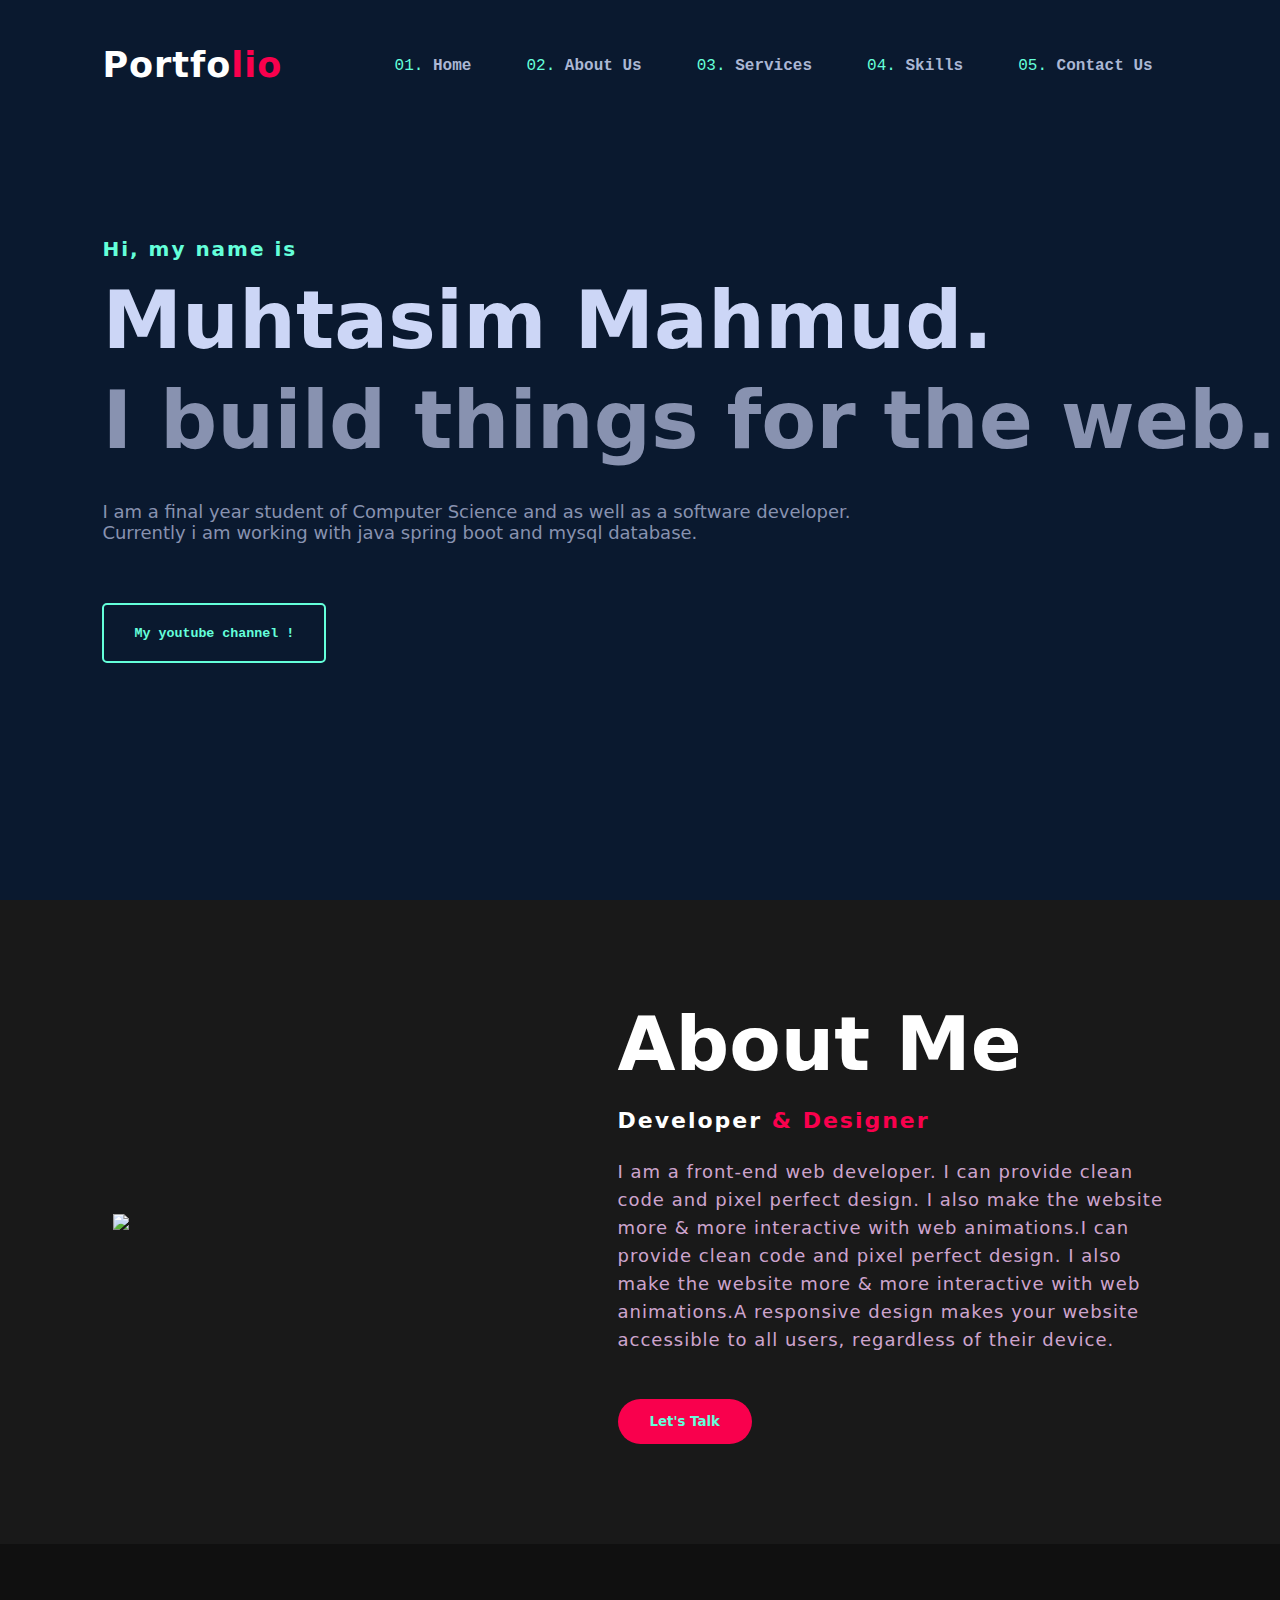
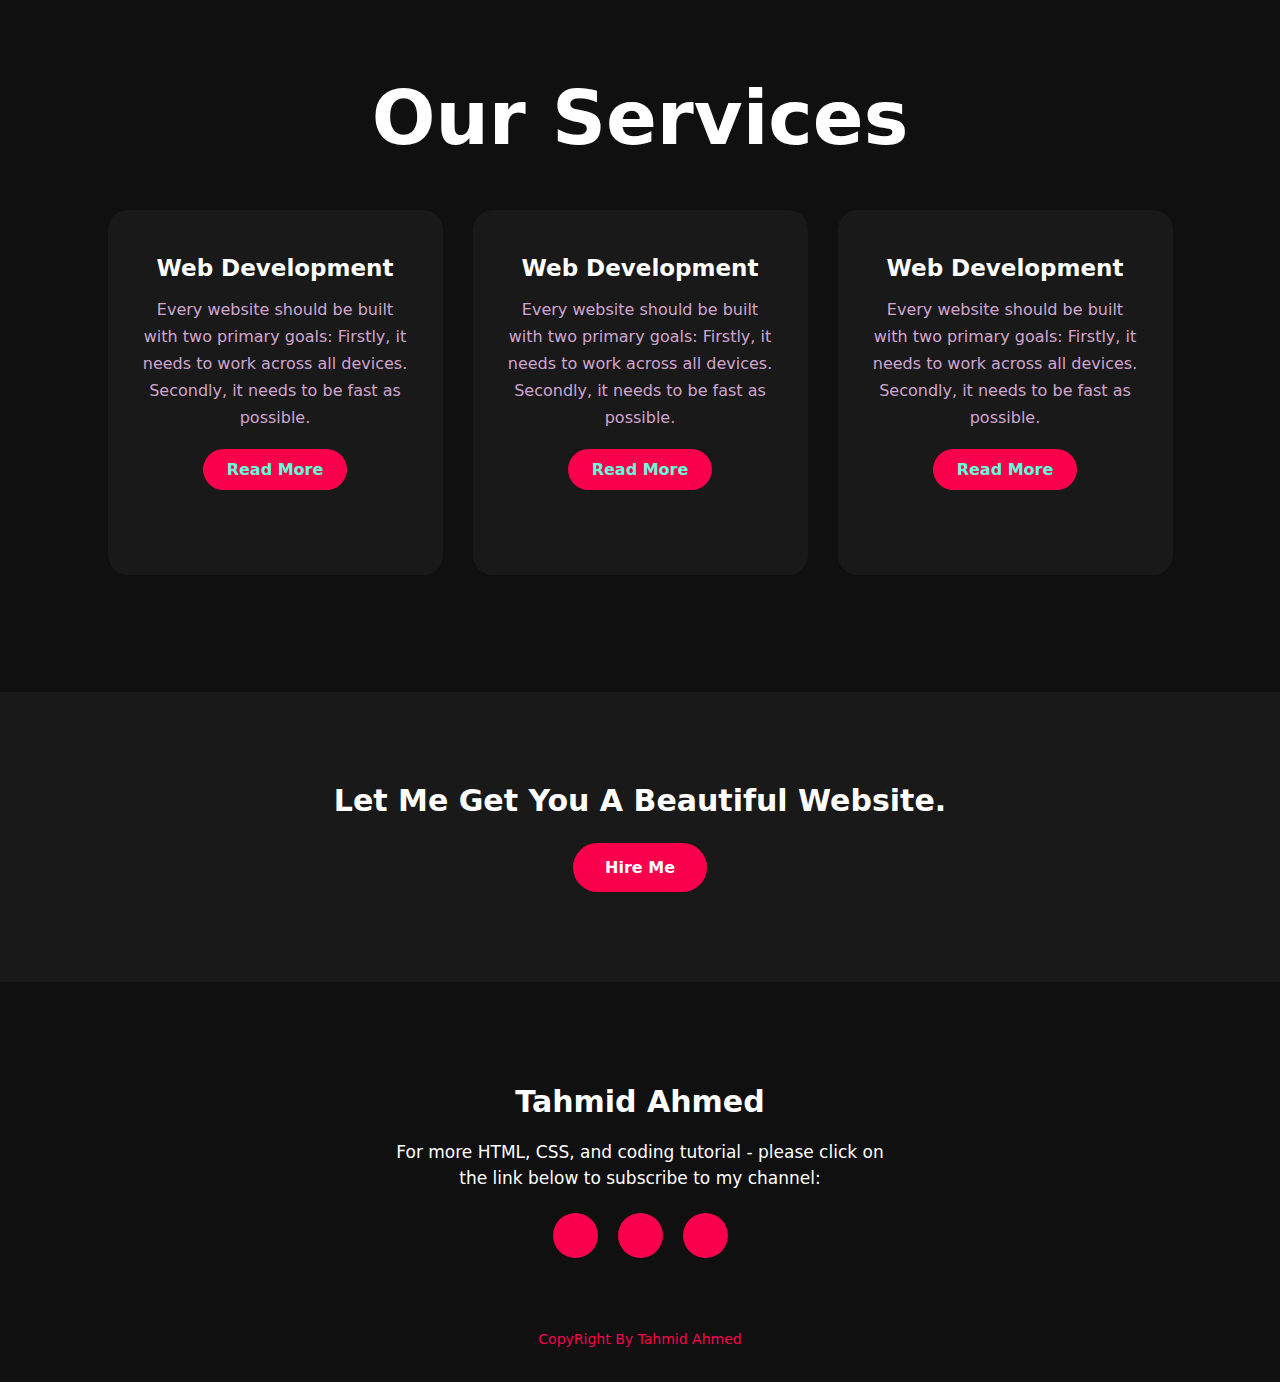
==== index.html @ 72d40ecb "about-margin-fixed" ====
<!DOCTYPE html>
<html>
<head>
	<title>Portfolio website</title>
	<link rel="stylesheet" type="text/css" href="css/style.css">

	<link rel="preconnect" href="https://fonts.gstatic.com">
  <link href="https://fonts.googleapis.com/css2?family=Josefin+Sans:ital,wght@0,100;0,200;0,300;0,400;0,500;0,600;0,700;1,100;1,200;1,300;1,400;1,500;1,600;1,700&display=swap" rel="stylesheet">

  <link rel="stylesheet" href="https://cdnjs.cloudflare.com/ajax/libs/font-awesome/5.15.3/css/all.min.css" integrity="sha512-iBBXm8fW90+nuLcSKlbmrPcLa0OT92xO1BIsZ+ywDWZCvqsWgccV3gFoRBv0z+8dLJgyAHIhR35VZc2oM/gI1w==" crossorigin="anonymous" referrerpolicy="no-referrer" />

</head>
<body>
	<!----start Section---->

	<div class="start">

		<nav>
			<h2 class="logo">Portfo<span>lio</span></h2>
			<ul>
				<li> <span class="num">01. </span> <a href="#"> Home</a></li>
				<li> <span class="num">02. </span> <a href="#"> About Us</a></li>
				<li> <span class="num">03. </span> <a href="#"> Services</a></li>
				<li> <span class="num">04. </span> <a href="#"> Skills</a></li>
				<li> <span class="num">05. </span> <a href="#"> Contact Us</a></li>
			</ul>
		</nav>


		<div class="content">
			<h4>Hi, my name is</h4>
			<h1 class="name">Muhtasim Mahmud.</h1>
			<h1 class="P-for-I">I  build things for the web.</h1>
			
			<div class="paragraph">
				<p> I am a final year student of Computer Science and as well as a software developer.</p>
				<p> Currently i am working with java spring boot and mysql database.</p>
			</div>

			<button> <a href="" style="text-decoration: none; color: #64ffda;"> My youtube channel !</a></button>

		</div>
	</div>

	<!----About section start---->
	<section class="about">
		<div class="main">
			<img src="img/main-img.png">
			<div class="about-text">
				<h2>About Me</h2>
				<h5>Developer <span>& Designer</span></h5>
				<p>I am a front-end web developer. I can provide clean code and pixel perfect design. I also make the website more & more interactive with web animations.I can provide clean code and pixel perfect design. I also make the website more & more interactive with web animations.A responsive design makes your website accessible to all users, regardless of their device.</p>
				<button type="button">Let's Talk</button>
			</div>
		</div>
	</section>

	<!-----service section start----------->
	<div class="service">
		<div class="title">
			<h2>Our Services</h2>
		</div>

		<div class="box">
			<div class="card">
				<i class="fas fa-bars"></i>
				<h5>Web Development</h5>
				<div class="pra">
					<p>Every website should be built with two primary goals: Firstly, it needs to work across all devices. Secondly, it needs to be fast as possible.</p>

					<p style="text-align: center;">
						<a class="button" href="#">Read More</a>
					</p>
				</div>
			</div>

			<div class="card">
				<i class="far fa-user"></i>
				<h5>Web Development</h5>
				<div class="pra">
					<p>Every website should be built with two primary goals: Firstly, it needs to work across all devices. Secondly, it needs to be fast as possible.</p>

					<p style="text-align: center;">
						<a class="button" href="#">Read More</a>
					</p>
				</div>
			</div>

			<div class="card">
				<i class="far fa-bell"></i>
				<h5>Web Development</h5>
				<div class="pra">
					<p>Every website should be built with two primary goals: Firstly, it needs to work across all devices. Secondly, it needs to be fast as possible.</p>

					<p style="text-align: center;">
						<a class="button" href="#">Read More</a>
					</p>
				</div>
			</div>
		</div>
	</div>

	<!------Contact Me------>
	<div class="contact-me">
		<p>Let Me Get You A Beautiful Website.</p>
		<a class="button-two" href="#">Hire Me</a>
	</div>

	<!------footer start--------->
	<footer>
		<p>Tahmid Ahmed</p>
		<p>For more HTML, CSS, and coding tutorial - please click on the link below to subscribe to my channel:</p>
		<div class="social">
			<a href="#"><i class="fab fa-facebook-f"></i></a>
			<a href="#"><i class="fab fa-instagram"></i></a>
			<a href="#"><i class="fab fa-dribbble"></i></a>
		</div>
		<p class="end">CopyRight By Tahmid Ahmed</p>
	</footer>
</body>
</html>
---- css/style.css ----
*{
	padding: 0;
	margin: 0;
	/* font-family: 'Josefin Sans', sans-serif; */
	font-family: "Calibre","Inter","San Francisco","SF Pro Text",-apple-system,system-ui,sans-serif;
	box-sizing: border-box;
}

body{
	background-color: #0a192f !important;
}

.start{
	height: 100vh;
	width: 100%;
}

.num{
	color: #64ffda;
	font-family: "SF Mono","Fira Code","Fira Mono","Roboto Mono",monospace;
}

.start a{
	color: #abb7d4;
	font-family: "SF Mono","Fira Code","Fira Mono","Roboto Mono",monospace;
}

.content h4{
	color: #64ffda;
}

.name{
	color: #ccd6f6 !important;
}

.content h1{
	color: #8892b0;
	line-height: 1;
	font-size: clamp(40px, 8vw, 80px);
	font-weight: 600;
}

.content p{
	font-size: 18px;
	color: #8892b0;
}

.paragraph{
	margin-top: 40px;
	margin-bottom: 40px;
}

.content button{
	margin-top: 20px;
	background-color:#0a192f;
	color: #64ffda !important;
	border: 2px solid transparent;
	padding: 20px 30px;
	border-radius: 5px;
	border: 2px solid #64ffda;
}


/* button:hover{
	background-color: transparent;
	cursor: pointer;
} */













nav{
	display: flex;
	align-items: center;
	justify-content: space-between;
	padding-top: 45px;
	padding-left: 8%;
	padding-right: 8%;
}
.logo{
	color: white;
	font-size: 35px;
	letter-spacing: 1px;
	cursor: pointer;
}
span{
	color: #f9004d;
}
nav ul li{
	list-style-type: none;
	display: inline-block;
	padding: 10px  25px;
}
nav ul li a{
	color: white;
	text-decoration: none;
	font-weight: bold;
	text-transform: capitalize;
}
nav ul li a:hover{
	color: #64ffda;
	transition: .4s;
}
.btn{
	background-color:#f9004d;
	color: white;
	text-decoration: none;
	border: 2px solid transparent;
	font-weight: bold;
	padding: 10px 25px;
	border-radius: 30px;
	transition: transform .4s; 
}
.btn:hover{
	transform: scale(1.2);
}
.content{
	position: absolute;
	top: 50%;
	left:8%;
	transform: translateY(-50%);
}
h1{
	color: white;
	margin: 20px 0px 20px;
	font-size: 75px;
}
h3{
	color: white;
	font-size: 25px;
	margin-bottom: 50px;
}
h4{
	color: #fcfc;
	letter-spacing: 2px;
	font-size: 20px;
}

.about{
	width: 100%;
	padding: 100px 0px;
	background-color: #191919;
}
.about img{
	height: auto;
	width: 430px;
}
.about-text{
	width: 550px;
}
.main{
	width: 1130px;
	max-width: 95%;
	margin: 0 auto;
	display: flex;
	align-items: center;
	justify-content: space-around;
}
.about-text h2{
	color: white;
	font-size: 75px;
	text-transform: capitalize;
	margin-bottom: 20px;
}
.about-text h5{
	color: white;
	letter-spacing: 2px;
	font-size: 22px;
	margin-bottom: 25px;
	text-transform: capitalize;
}
.about-text p{
	color: #fcfc;
	letter-spacing: 1px;
	line-height: 28px;
	font-size: 18px;
	margin-bottom: 45px;
}
button{
	background-color:#f9004d;
	color: #64ffda;
	text-decoration: none;
	border: 2px solid transparent;
	font-weight: bold;
	padding: 13px 30px;
	border-radius: 30px;
	transition: .4s; 
}


.service{
	background: #101010;
	width: 100%;
	padding: 100px 0px;
}
.title h2{
	color: white;
	font-size: 75px;
	width: 1130px;
	margin: 30px auto;
	text-align: center;
}
.box{
	display: flex;
	justify-content: center;
	align-items: center;
	min-height: 400px;
}
.card{
	height: 365px;
	width: 335px;
	padding: 20px 35px;
	background: #191919;
	border-radius: 20px;
	margin: 15px;
	position: relative;
	overflow: hidden;
	text-align: center;
}
.card i{
	font-size: 50px;
	display: block;
	text-align: center;
	margin: 25px 0px;
	color: #f9004d;

}
h5{
	color: white;
	font-size: 23px;
	margin-bottom: 15px;
}
.pra p{
	color: #fcfc;
	font-size: 16px;
	line-height: 27px;
	margin-bottom: 25px;
}
.card .button{
	background-color:#f9004d;
	color: #64ffda;
	text-decoration: none;
	border: 2px solid transparent;
	font-weight: bold;
	padding: 9px 22px;
	border-radius: 30px;
	transition: .4s; 
}
.card .button:hover{
	background-color: transparent;
	border: 2px solid #f9004d;
	cursor: pointer;
}
.contact-me{
	width: 100%;
	height: 290px;
	background: #191919;
	display: flex;
	align-items: center;
	flex-direction: column;
	justify-content: center;
}
.contact-me p{
	color: white;
	font-size: 30px;
	font-weight: bold;
	margin-bottom: 25px;
}
.contact-me .button-two{
	background-color:#f9004d;
	color: white;
	text-decoration: none;
	border: 2px solid transparent;
	font-weight: bold;
	padding: 13px 30px;
	border-radius: 30px;
	transition: .4s; 
}
.contact-me .button-two:hover{
	background-color: transparent;
	border: 2px solid #f9004d;
	cursor: pointer;
}
footer{
	position: relative;
	width: 100%;
	height: 400px;
	background: #101010;
	display: flex;
	flex-direction: column;
	align-items: center;
	justify-content: center;
}
footer p:nth-child(1){
	font-size: 30px;
	color: white;
	margin-bottom: 20px;
	font-weight: bold;
}
footer p:nth-child(2){
	color: white;
	font-size: 17px;
	width: 500px;
	text-align: center;
	line-height: 26px;
}
.social{
	display: flex;
}
.social a{
	width: 45px;
	height: 45px;
	display: flex;
	align-items: center;
	justify-content: center;
	background:  #f9004d;
	border-radius: 50%;
	margin: 22px 10px;
	color: white;
	text-decoration: none;
	font-size: 20px;
}
.social a:hover{
	transform: scale(1.3);
	transition: .3s;
}
.end{
	position: absolute;
	color:#f9004d;
	bottom: 35px;
	font-size: 14px; 
}
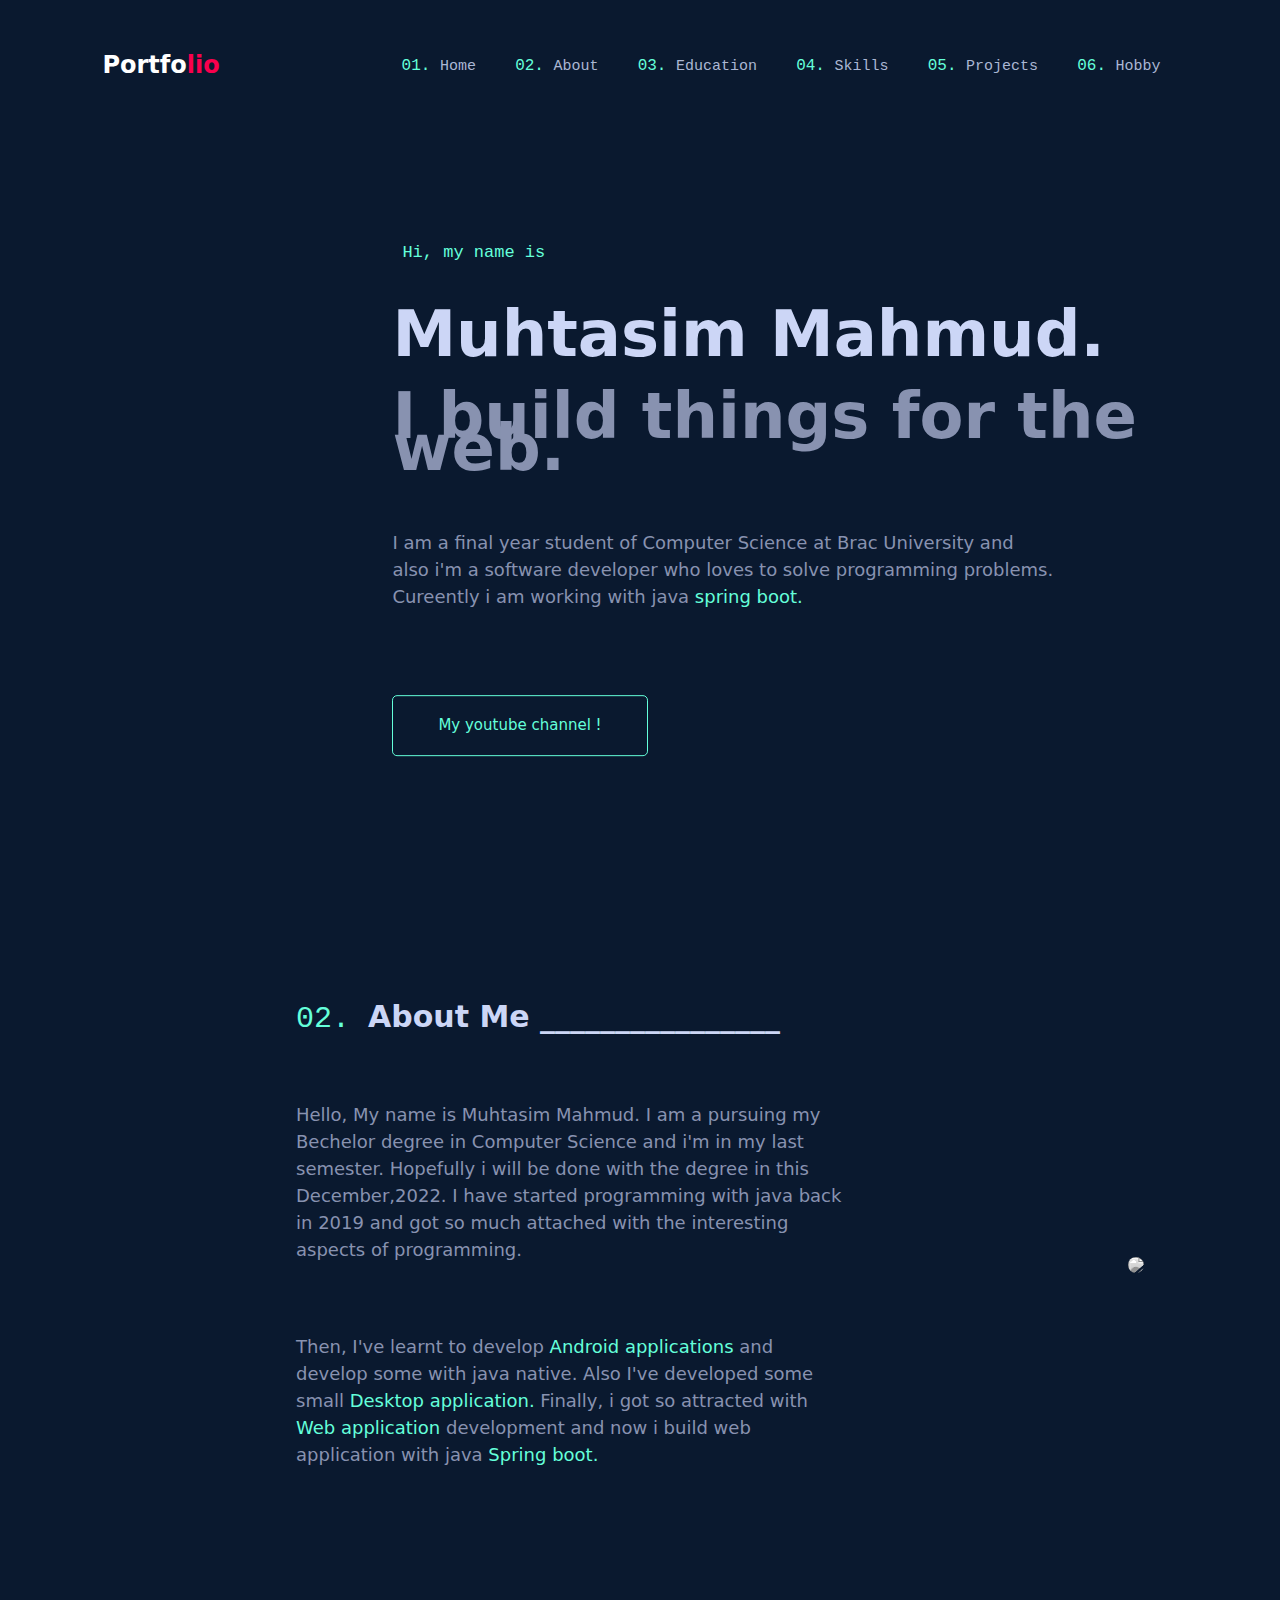
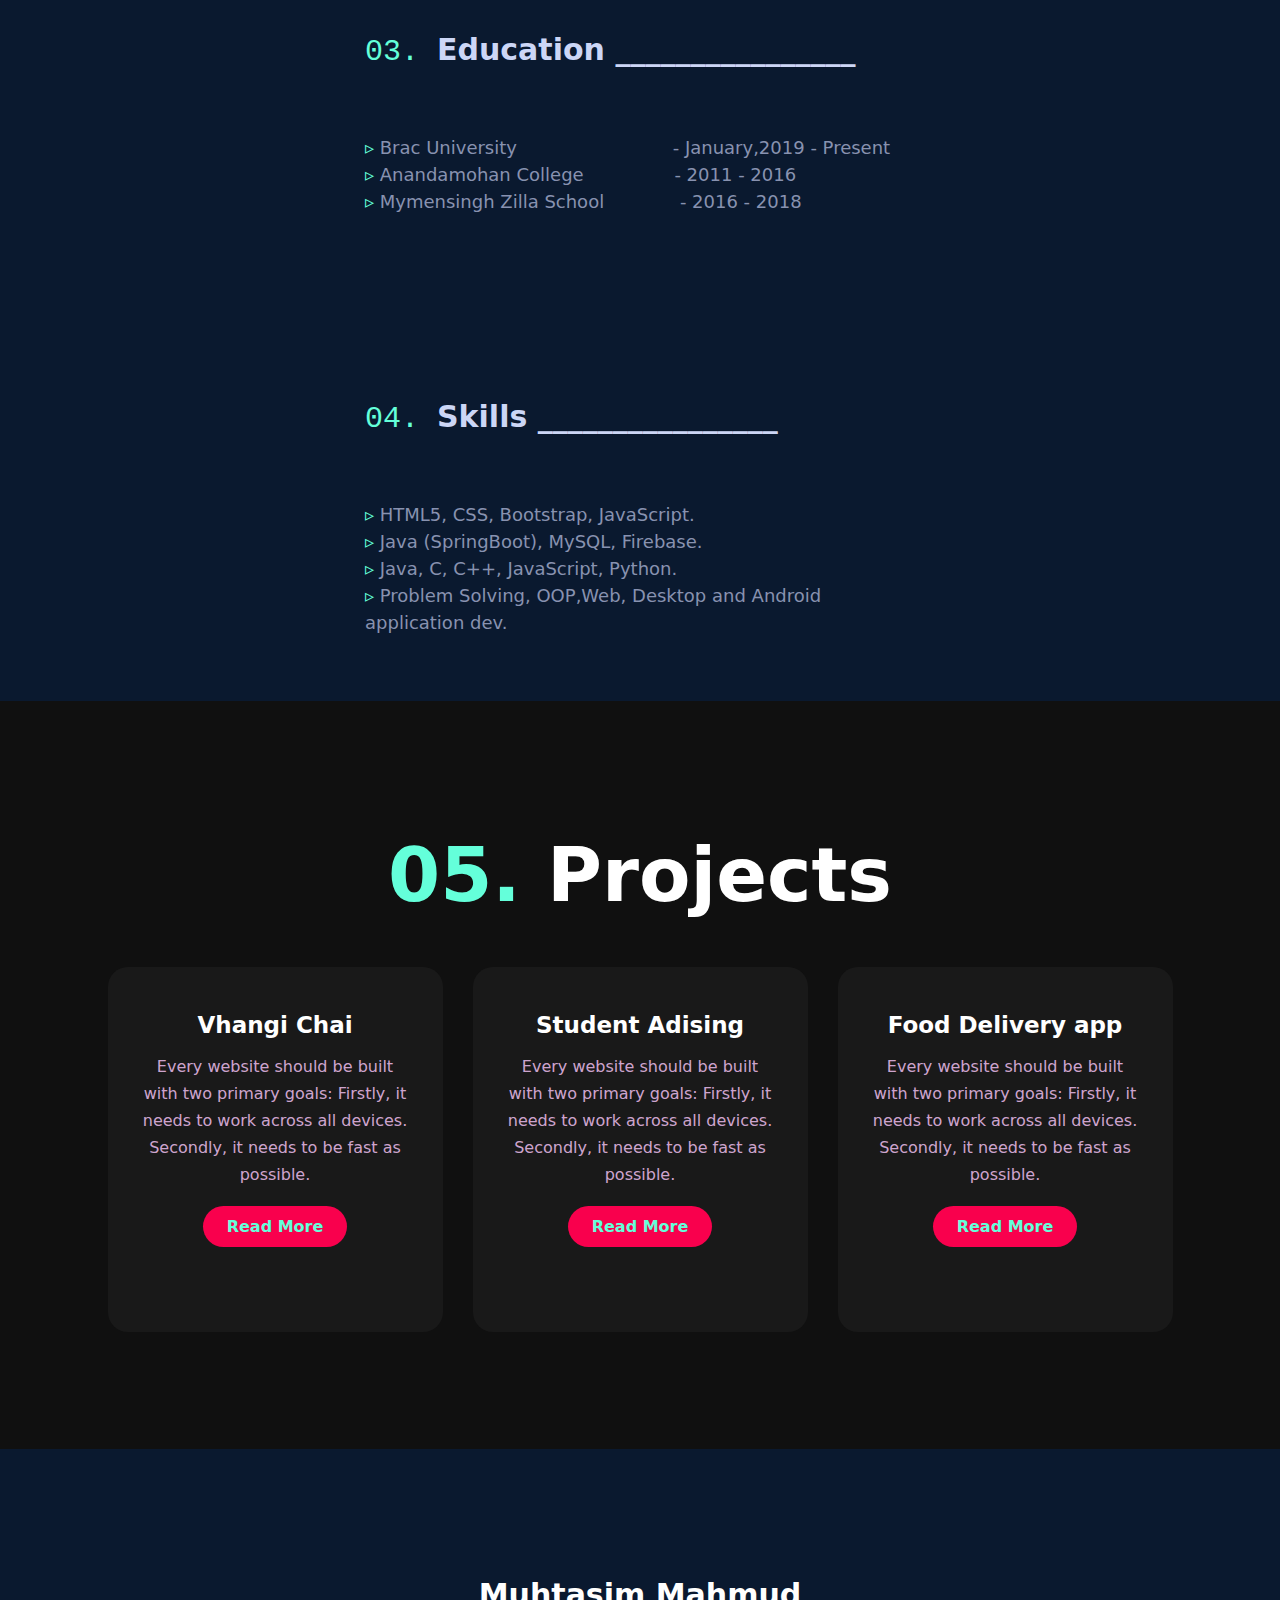
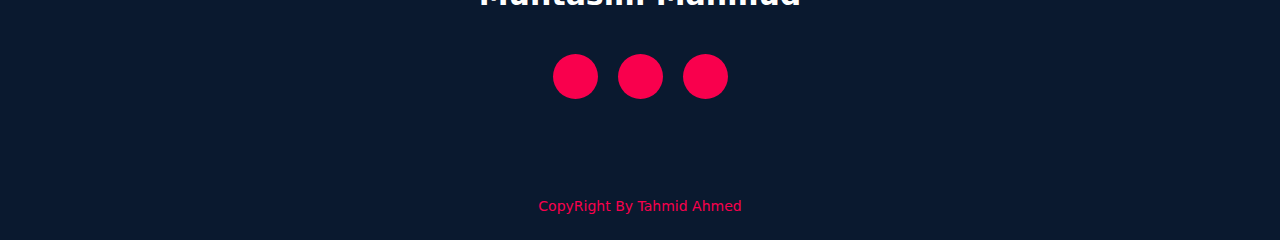
==== commit d47861c4: "almost done" ====
--- a/index.html
+++ b/index.html
@@ -16,25 +16,27 @@
 	<div class="start">
 
 		<nav>
-			<h2 class="logo">Portfo<span>lio</span></h2>
+			<h2 style="color: white;">Portfo<span style="color: #f9004d;">lio</span></h2>
 			<ul>
-				<li> <span class="num">01. </span> <a href="#"> Home</a></li>
-				<li> <span class="num">02. </span> <a href="#"> About Us</a></li>
-				<li> <span class="num">03. </span> <a href="#"> Services</a></li>
-				<li> <span class="num">04. </span> <a href="#"> Skills</a></li>
-				<li> <span class="num">05. </span> <a href="#"> Contact Us</a></li>
+				<li> <span class="num">01. </span> <a href="#Home_section"> Home</a></li>
+				<li> <span class="num">02. </span> <a href="#About_section"> About</a></li>
+				<li> <span class="num">03. </span> <a href="#Education_section"> Education</a></li>
+				<li> <span class="num">04. </span> <a href="#Skill_section"> Skills</a></li>
+				<li> <span class="num">05. </span> <a href="#Project_section"> Projects</a></li>
+				<li> <span class="num">06. </span> <a href="#"> Hobby</a></li>  <!--Eikhane onno page er link diboe. hoddy page banaya ota dibe. oikhane table use korbo-->
 			</ul>
 		</nav>
 
 
-		<div class="content">
+		<div class="content" id="Home_section">
 			<h4>Hi, my name is</h4>
-			<h1 class="name">Muhtasim Mahmud.</h1>
-			<h1 class="P-for-I">I  build things for the web.</h1>
+			<h3 class="name">Muhtasim Mahmud.</h3>
+			<h3>I  build things for the web.</h3>
 			
 			<div class="paragraph">
-				<p> I am a final year student of Computer Science and as well as a software developer.</p>
-				<p> Currently i am working with java spring boot and mysql database.</p>
+				<p> I am a final year student of Computer Science at Brac University and </p>
+				<p> also i'm a software developer who loves to solve programming problems.</p>
+				<p> Cureently i am working with java <span class="spacial-color">spring boot.</span></p>
 			</div>
 
 			<button> <a href="" style="text-decoration: none; color: #64ffda;"> My youtube channel !</a></button>
@@ -42,29 +44,90 @@
 		</div>
 	</div>
 
+
+
 	<!----About section start---->
-	<section class="about">
+	<section class="about" id="About_section">
+
 		<div class="main">
-			<img src="img/main-img.png">
+			
 			<div class="about-text">
-				<h2>About Me</h2>
-				<h5>Developer <span>& Designer</span></h5>
-				<p>I am a front-end web developer. I can provide clean code and pixel perfect design. I also make the website more & more interactive with web animations.I can provide clean code and pixel perfect design. I also make the website more & more interactive with web animations.A responsive design makes your website accessible to all users, regardless of their device.</p>
-				<button type="button">Let's Talk</button>
+				<h4> <span class="num" id="abt-num">02. </span> About Me ________________</h4>
+				<div class="paragraph" id="abt-paragraph">
+					<p style="margin-bottom: 70px;"> Hello, My name is Muhtasim Mahmud. I am a pursuing my Bechelor degree in Computer Science and i'm in my last semester. Hopefully i will be done
+						with the degree in this December,2022. I have started programming with java back in 2019 and got so much attached with the interesting aspects of programming. 
+					</p>
+					<p style="margin-top: 25px;"> Then, I've learnt to develop <span class="spacial-color"> Android applications</span> and develop some with java native. Also I've developed some small <span class="spacial-color"> Desktop application.</span> 
+						Finally, i got so attracted with <span class="spacial-color"> Web application</span> development and now i build web application with java <span class="spacial-color"> Spring boot. </span>
+					</p>	
+					
+				</div>
+			</div>
+
+			<div class="about-img">
+				<img src="images/mahmud2.jpg">
 			</div>
 		</div>
+
 	</section>
 
-	<!-----service section start----------->
+	<!-- Education section start -->
+
+	<section class="Education" id="Education_section">
+		
+		<div class="main">
+			
+			<div class="about-text">
+				<h4> <span class="num" id="abt-num">03. </span> Education ________________</h4>
+				<div class="paragraph" id="abt-paragraph">
+					
+					<p><span class="spacial-color"> ▹ </span>Brac University         <span style="margin-left: 150px;"> - January,2019 - Present</span>  </p>
+					<p><span class="spacial-color"> ▹ </span>Anandamohan College     <span style="margin-left:  85px;"> - 2011 - 2016</span> </p>
+					<p><span class="spacial-color"> ▹ </span>Mymensingh Zilla School <span style="margin-left:  70px;"> - 2016 - 2018</span> </p>
+					</p>
+				</div>
+			</div>
+
+		</div>
+
+	</section>
+
+
+	<!-- Skill section start -->
+
+	<section class="skill" id="Skill_section">
+		
+		<div class="main">
+			
+			<div class="about-text">
+				<h4> <span class="num" id="abt-num">04. </span> Skills ________________</h4>
+				<div class="paragraph" id="abt-paragraph">
+					
+					<p><span class="spacial-color"> ▹ </span>HTML5, CSS, Bootstrap, JavaScript.</p>
+					<p><span class="spacial-color"> ▹ </span>Java (SpringBoot),  MySQL, Firebase.</p>
+					<p><span class="spacial-color"> ▹ </span>Java, C, C++,  JavaScript, Python.</p>
+					<p><span class="spacial-color"> ▹ </span>Problem Solving, OOP,Web, Desktop and Android application dev.
+					</p>
+				</div>
+			</div>
+
+		</div>
+
+	</section>
+
+
+
+
+	<!-----Project section start----------->
 	<div class="service">
 		<div class="title">
-			<h2>Our Services</h2>
+			<h2><span class="spacial-color">05. </span>  Projects</h2>
 		</div>
 
 		<div class="box">
 			<div class="card">
 				<i class="fas fa-bars"></i>
-				<h5>Web Development</h5>
+				<h5>Vhangi Chai</h5>
 				<div class="pra">
 					<p>Every website should be built with two primary goals: Firstly, it needs to work across all devices. Secondly, it needs to be fast as possible.</p>
 
@@ -76,7 +139,7 @@
 
 			<div class="card">
 				<i class="far fa-user"></i>
-				<h5>Web Development</h5>
+				<h5>Student Adising</h5>
 				<div class="pra">
 					<p>Every website should be built with two primary goals: Firstly, it needs to work across all devices. Secondly, it needs to be fast as possible.</p>
 
@@ -88,7 +151,7 @@
 
 			<div class="card">
 				<i class="far fa-bell"></i>
-				<h5>Web Development</h5>
+				<h5>Food Delivery app</h5>
 				<div class="pra">
 					<p>Every website should be built with two primary goals: Firstly, it needs to work across all devices. Secondly, it needs to be fast as possible.</p>
 
@@ -100,16 +163,10 @@
 		</div>
 	</div>
 
-	<!------Contact Me------>
-	<div class="contact-me">
-		<p>Let Me Get You A Beautiful Website.</p>
-		<a class="button-two" href="#">Hire Me</a>
-	</div>
 
 	<!------footer start--------->
 	<footer>
-		<p>Tahmid Ahmed</p>
-		<p>For more HTML, CSS, and coding tutorial - please click on the link below to subscribe to my channel:</p>
+		<p>Muhtasim Mahmud</p>
 		<div class="social">
 			<a href="#"><i class="fab fa-facebook-f"></i></a>
 			<a href="#"><i class="fab fa-instagram"></i></a>
--- a/css/style.css
+++ b/css/style.css
@@ -15,68 +15,12 @@
 	width: 100%;
 }
 
-.num{
-	color: #64ffda;
-	font-family: "SF Mono","Fira Code","Fira Mono","Roboto Mono",monospace;
-}
-
-.start a{
-	color: #abb7d4;
-	font-family: "SF Mono","Fira Code","Fira Mono","Roboto Mono",monospace;
-}
-
-.content h4{
-	color: #64ffda;
-}
-
-.name{
-	color: #ccd6f6 !important;
-}
-
-.content h1{
-	color: #8892b0;
-	line-height: 1;
-	font-size: clamp(40px, 8vw, 80px);
-	font-weight: 600;
-}
-
-.content p{
-	font-size: 18px;
-	color: #8892b0;
-}
-
-.paragraph{
-	margin-top: 40px;
-	margin-bottom: 40px;
-}
-
-.content button{
-	margin-top: 20px;
-	background-color:#0a192f;
-	color: #64ffda !important;
-	border: 2px solid transparent;
-	padding: 20px 30px;
-	border-radius: 5px;
-	border: 2px solid #64ffda;
-}
-
-
-/* button:hover{
-	background-color: transparent;
-	cursor: pointer;
-} */
-
-
-
-
-
-
-
-
-
-
-
-
+
+/* Laptop er size onujayi eitar margin-top ar margin-left ta fix korte hobe */
+.content{
+	margin-top: 50px;
+	margin-left: 290px; /*for pc : margin-left: 290; for laptop : 250*/
+}
 
 nav{
 	display: flex;
@@ -86,30 +30,187 @@
 	padding-left: 8%;
 	padding-right: 8%;
 }
-.logo{
+
+nav ul li a{
+	color: #abb7d4;
+	text-decoration: none;
+	font-size: 15px;
+	font-family: "SF Mono","Fira Code","Fira Mono","Roboto Mono",monospace;
+}
+
+nav ul li{
+	list-style-type: none;
+	display: inline-block;
+	padding: 10px  17px;
+}
+
+nav ul li a:hover{
+	color: #64ffda;
+	transition: .4s;
+}
+
+.num{
+	color: #64ffda;
+	font-family: "SF Mono","Fira Code","Fira Mono","Roboto Mono",monospace;
+}
+
+.start .content h3{
+	color: #8892b0;
+	line-height: 0.5;
+	font-size: clamp(30px, 5vw, 65px); /* for pc : clamp(30px, 5vw, 65px);  for laptop : clamp(30px, 5vw, 60px); */
+	font-weight: 650; /* for pc : font-weight : 650;  for laptop : font-weight : 600 */
+	font-family: "Calibre","Inter","San Francisco","SF Pro Text",-apple-system,system-ui,sans-serif !important;
+}
+
+.content h4{
+	color: #64ffda;
+	margin: 0px 0px 55px 10px; /* (top, right , bottom, left)*/
+	font-size: 17px;
+	font-weight: 400;
+	line-height: 1.1;
+	/* font-size: clamp(var(--fz-sm),5vw,var(--fz-md)); */
+	letter-spacing: 0px;
+	font-family: "SF Mono","Fira Code","Fira Mono","Roboto Mono",monospace;
+}
+
+.name{
+	color: #ccd6f6 !important;
+}
+
+.content .paragraph p{
+	font-size: 18px;
+	font-weight: 460;
+}
+
+.paragraph{
+	color: #8892b0;
+	margin-top: 65px;
+	margin-bottom: 65px;
+	font-family: "Calibre","Inter","San Francisco","SF Pro Text",-apple-system,system-ui,sans-serif !important;
+	line-height: 1.5;
+}
+
+.spacial-color{
+	color: #64ffda;
+}
+
+.content button{
+	font-family: "SF Mono","Fira Code","Fira Mono","Roboto Mono",monospace;
+	margin-top: 20px;
+	background-color:#0a192f;
+	color: #64ffda !important;
+	text-decoration: none;
+	padding: 20px 45px;
+	border-radius: 5px;
+	font-size: 15px;
+	border: 1.5px solid #64ffda;
+}
+/* Eikhane start er style sesh hoise */
+
+
+
+/* Eikhane about section er style start hoise */
+.main{
+	width: 1130px;
+	max-width: 95%;
+	margin: 0 auto;
+	display: flex;
+	align-items: center;
+	justify-content: space-around;
+}
+
+.about{
+	width: 100%;
+	padding: 100px 0px;
+	background-color: #0a192f;
+	margin-left: 80px;
+}
+
+.about-text{
+	width: 550px;
+}
+.about img{
+	height: auto;
+	width: 430px;
+	border-radius: 10px;
+	filter: grayscale(100%);
+}
+
+.about img:hover{
+	filter: grayscale(0%);
+}
+
+.about-text h4{
+	margin-bottom: 40px;
+	font-size: 30px;
+	line-height: 1.1;
+	font-weight: 650;
+	color: #ccd6f6;
+	font-family: "Calibre","Inter","San Francisco","SF Pro Text",-apple-system,system-ui,sans-serif !important;
+}
+
+#abt-num{
+	font-weight: 100 !important;
+	font-size: 30px !important;
+	font-family: "SF Mono","Fira Code","Fira Mono","Roboto Mono",monospace;
+}
+
+#abt-paragraph{
+	font-size: 18px;
+	font-weight: 460;
+}
+
+
+/* Eikhan theke skills er style start */
+
+.skill{
+	margin-top: 120px;
+	
+}
+
+
+
+
+/* "▹" */
+
+
+
+
+
+
+
+
+
+
+
+
+
+
+
+
+
+
+
+
+
+
+
+/* .logo{
 	color: white;
 	font-size: 35px;
 	letter-spacing: 1px;
 	cursor: pointer;
-}
-span{
-	color: #f9004d;
-}
-nav ul li{
-	list-style-type: none;
-	display: inline-block;
-	padding: 10px  25px;
-}
-nav ul li a{
-	color: white;
-	text-decoration: none;
-	font-weight: bold;
-	text-transform: capitalize;
-}
-nav ul li a:hover{
-	color: #64ffda;
-	transition: .4s;
-}
+} */
+
+
+
+
+
+
+
+
+
+
 .btn{
 	background-color:#f9004d;
 	color: white;
@@ -139,32 +240,15 @@
 	font-size: 25px;
 	margin-bottom: 50px;
 }
-h4{
+
+/* h4{
 	color: #fcfc;
 	letter-spacing: 2px;
 	font-size: 20px;
-}
-
-.about{
-	width: 100%;
-	padding: 100px 0px;
-	background-color: #191919;
-}
-.about img{
-	height: auto;
-	width: 430px;
-}
-.about-text{
-	width: 550px;
-}
-.main{
-	width: 1130px;
-	max-width: 95%;
-	margin: 0 auto;
-	display: flex;
-	align-items: center;
-	justify-content: space-around;
-}
+} */
+
+
+
 .about-text h2{
 	color: white;
 	font-size: 75px;
@@ -178,23 +262,15 @@
 	margin-bottom: 25px;
 	text-transform: capitalize;
 }
-.about-text p{
+/* .about-text p{
 	color: #fcfc;
 	letter-spacing: 1px;
 	line-height: 28px;
 	font-size: 18px;
 	margin-bottom: 45px;
-}
-button{
-	background-color:#f9004d;
-	color: #64ffda;
-	text-decoration: none;
-	border: 2px solid transparent;
-	font-weight: bold;
-	padding: 13px 30px;
-	border-radius: 30px;
-	transition: .4s; 
-}
+} */
+
+
 
 
 .service{
@@ -260,41 +336,12 @@
 	border: 2px solid #f9004d;
 	cursor: pointer;
 }
-.contact-me{
-	width: 100%;
-	height: 290px;
-	background: #191919;
-	display: flex;
-	align-items: center;
-	flex-direction: column;
-	justify-content: center;
-}
-.contact-me p{
-	color: white;
-	font-size: 30px;
-	font-weight: bold;
-	margin-bottom: 25px;
-}
-.contact-me .button-two{
-	background-color:#f9004d;
-	color: white;
-	text-decoration: none;
-	border: 2px solid transparent;
-	font-weight: bold;
-	padding: 13px 30px;
-	border-radius: 30px;
-	transition: .4s; 
-}
-.contact-me .button-two:hover{
-	background-color: transparent;
-	border: 2px solid #f9004d;
-	cursor: pointer;
-}
+
 footer{
 	position: relative;
 	width: 100%;
 	height: 400px;
-	background: #101010;
+	/* background: #101010; */
 	display: flex;
 	flex-direction: column;
 	align-items: center;
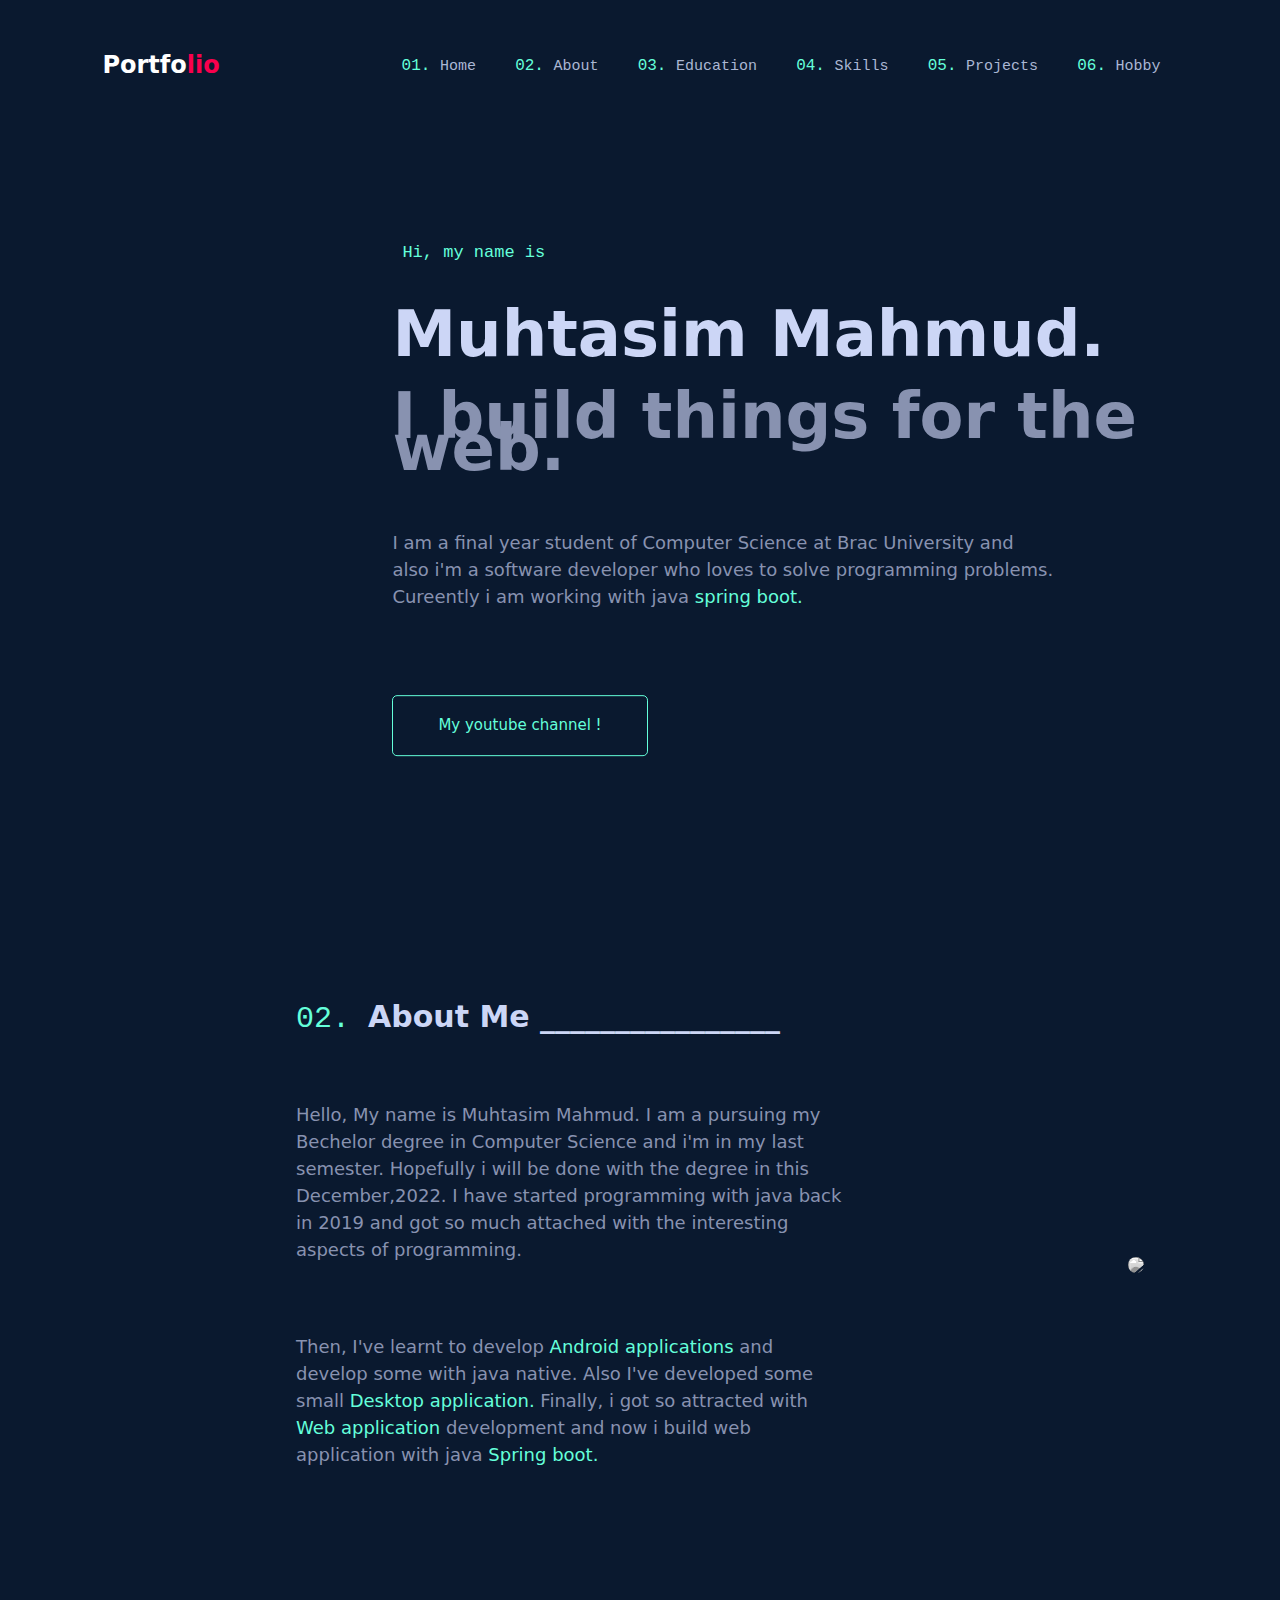
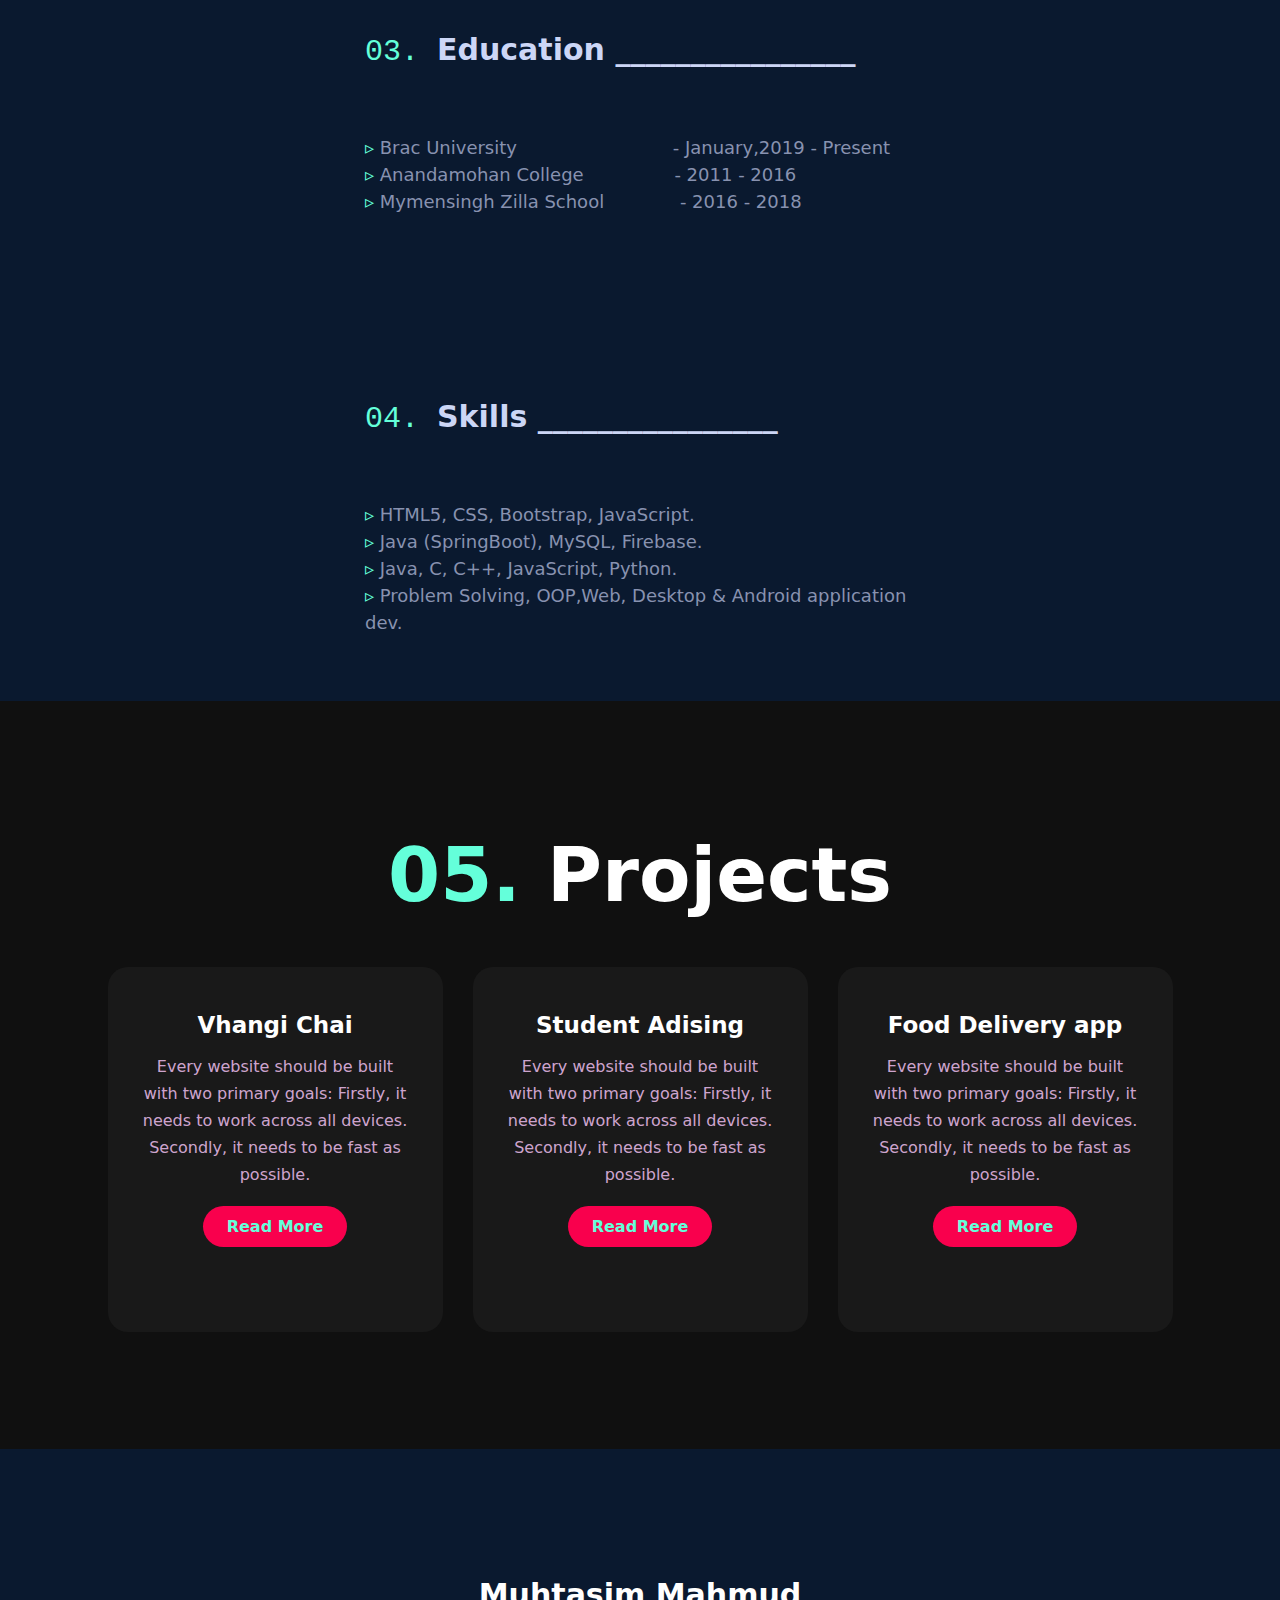
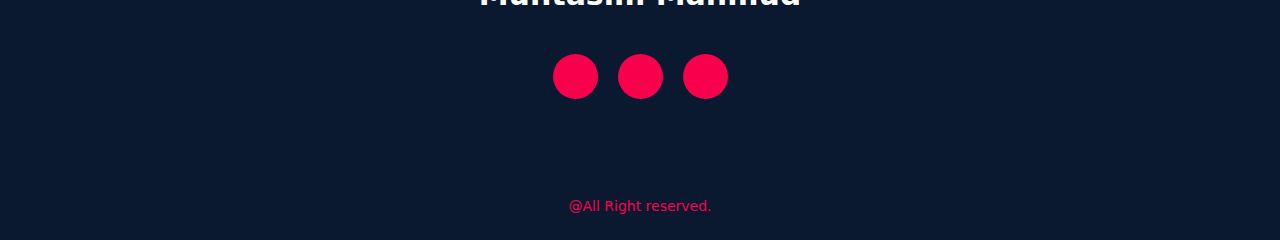
==== commit 5e3ba3de: "updated txt" ====
--- a/index.html
+++ b/index.html
@@ -39,7 +39,7 @@
 				<p> Cureently i am working with java <span class="spacial-color">spring boot.</span></p>
 			</div>
 
-			<button> <a href="" style="text-decoration: none; color: #64ffda;"> My youtube channel !</a></button>
+			<button> <a href="https://www.youtube.com/channel/UCXImluejkEkr8kzeEfMztoQ" target="_blank" style="text-decoration: none; color: #64ffda;"> My youtube channel !</a></button>
 
 		</div>
 	</div>
@@ -81,9 +81,9 @@
 				<h4> <span class="num" id="abt-num">03. </span> Education ________________</h4>
 				<div class="paragraph" id="abt-paragraph">
 					
-					<p><span class="spacial-color"> ▹ </span>Brac University         <span style="margin-left: 150px;"> - January,2019 - Present</span>  </p>
-					<p><span class="spacial-color"> ▹ </span>Anandamohan College     <span style="margin-left:  85px;"> - 2011 - 2016</span> </p>
-					<p><span class="spacial-color"> ▹ </span>Mymensingh Zilla School <span style="margin-left:  70px;"> - 2016 - 2018</span> </p>
+					<p><span class="spacial-color"> ▹  </span> <span class="institution">   <a href="https://www.bracu.ac.bd/"> Brac University        </a> </span> <span style="margin-left: 150px;"> - January,2019 - Present</span>  </p>
+					<p><span class="spacial-color"> ▹  </span> <span class="institution">   <a href="http://anandamohangovtcollege.edu.bd/"> Anandamohan College    </a> </span> <span style="margin-left:  85px;"> - 2011 - 2016</span> </p>
+					<p><span class="spacial-color"> ▹  </span> <span class="institution">   <a href="http://www.mzs.edu.bd/"> Mymensingh Zilla School</a> </span> <span style="margin-left:  70px;"> - 2016 - 2018</span> </p>
 					</p>
 				</div>
 			</div>
@@ -106,7 +106,7 @@
 					<p><span class="spacial-color"> ▹ </span>HTML5, CSS, Bootstrap, JavaScript.</p>
 					<p><span class="spacial-color"> ▹ </span>Java (SpringBoot),  MySQL, Firebase.</p>
 					<p><span class="spacial-color"> ▹ </span>Java, C, C++,  JavaScript, Python.</p>
-					<p><span class="spacial-color"> ▹ </span>Problem Solving, OOP,Web, Desktop and Android application dev.
+					<p><span class="spacial-color"> ▹ </span>Problem Solving, OOP,Web, Desktop & Android application dev.
 					</p>
 				</div>
 			</div>
@@ -168,11 +168,11 @@
 	<footer>
 		<p>Muhtasim Mahmud</p>
 		<div class="social">
-			<a href="#"><i class="fab fa-facebook-f"></i></a>
-			<a href="#"><i class="fab fa-instagram"></i></a>
-			<a href="#"><i class="fab fa-dribbble"></i></a>
+			<a href="https://www.facebook.com/muhtasim.mahmud.54/"><i class="fab fa-facebook-f"></i></a>
+			<a href="https://www.instagram.com/muhtasim_mahmud/"><i class="fab fa-instagram"></i></a>
+			<a href=""> <i class="fab fa-linkedin"></i> </a>
 		</div>
-		<p class="end">CopyRight By Tahmid Ahmed</p>
+		<p class="end">@All Right reserved.</p>
 	</footer>
 </body>
 </html>--- a/css/style.css
+++ b/css/style.css
@@ -160,23 +160,23 @@
 	font-weight: 460;
 }
 
-
-/* Eikhan theke skills er style start */
+/* Eikhan theke education section er style start */
+
+#Education_section a{
+	color: #8892b0;
+	text-decoration: none;
+}
+
+#Education_section a:hover{
+	color: #64ffda;
+}
+
+/* Eikhan theke skills section er style start */
 
 .skill{
 	margin-top: 120px;
 	
 }
-
-
-
-
-/* "▹" */
-
-
-
-
-
 
 
 
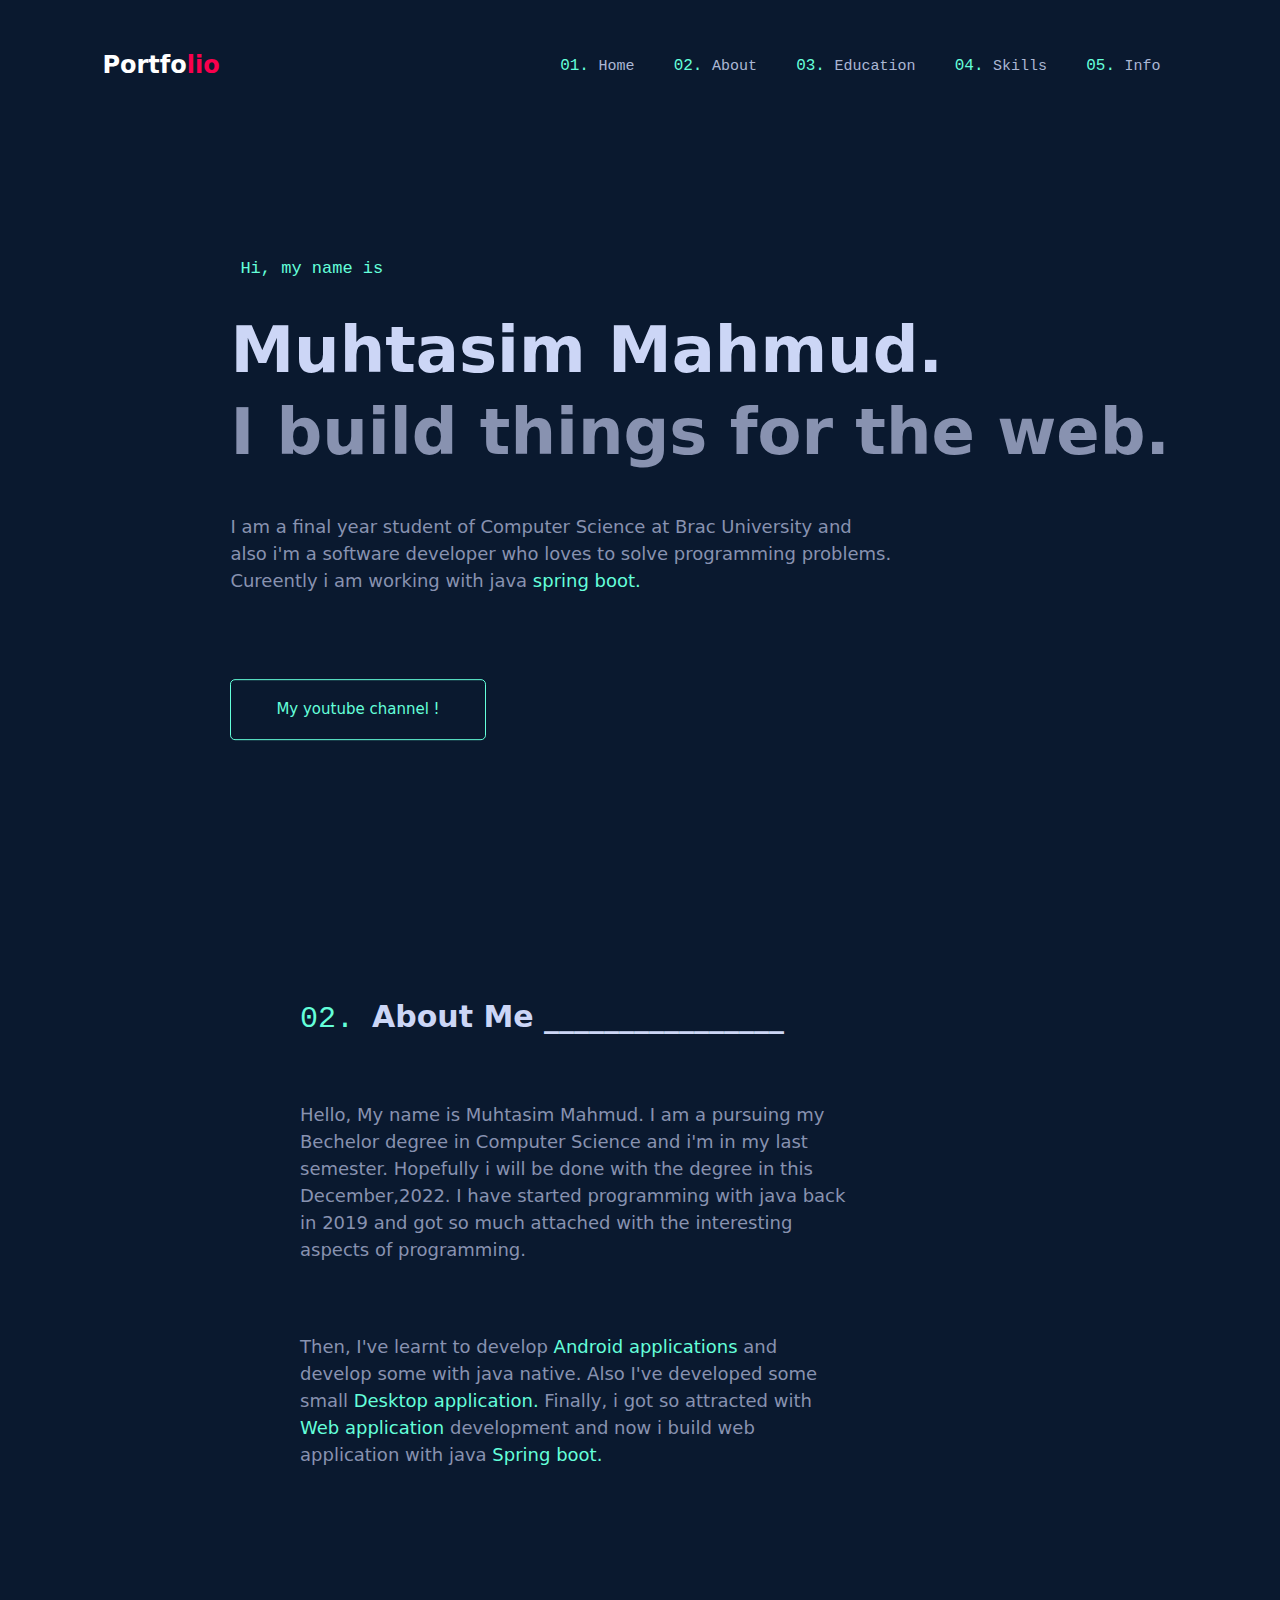
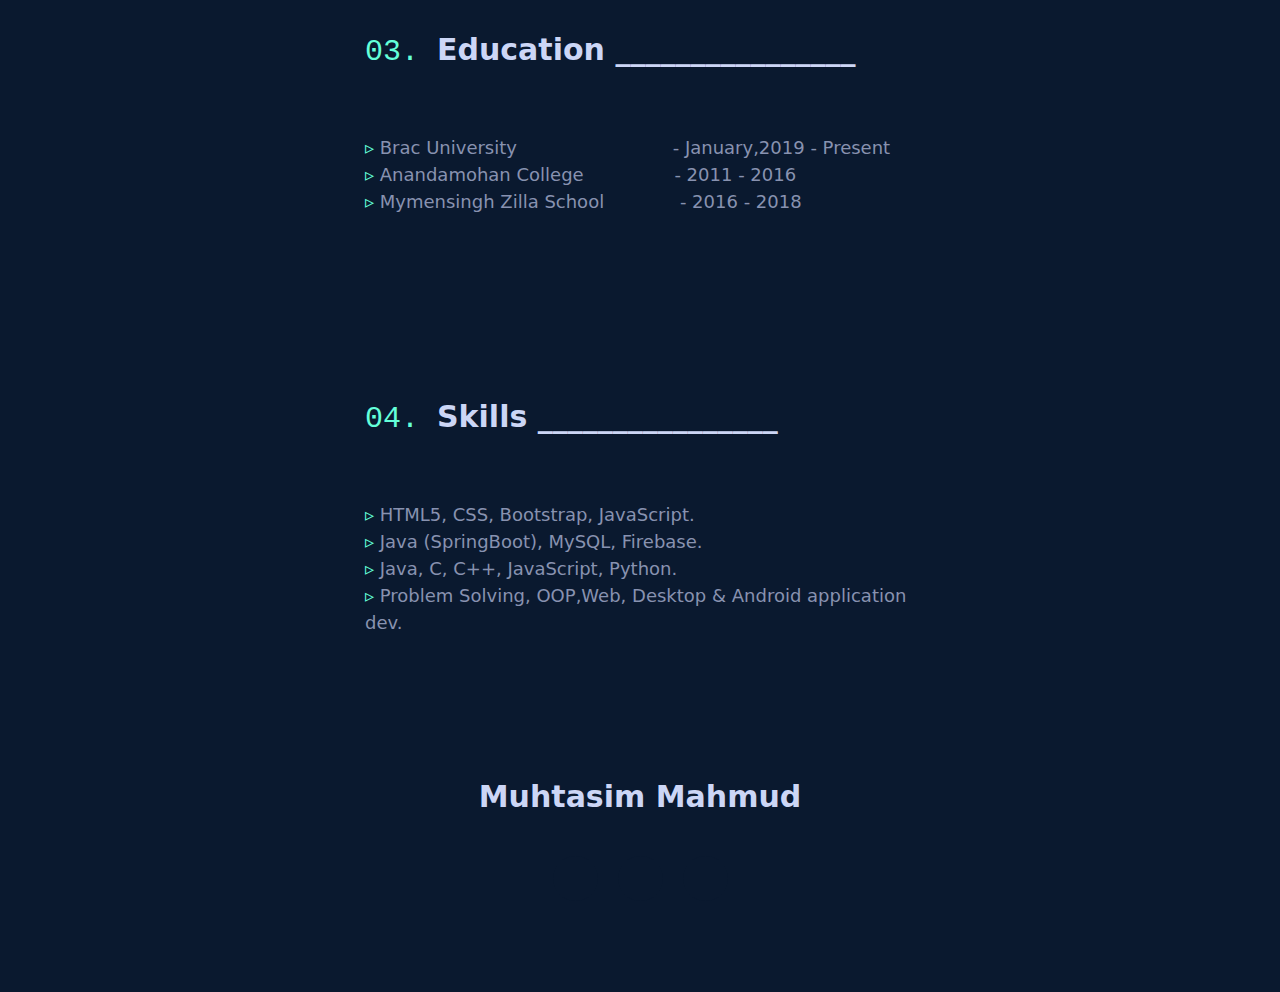
==== commit dea45920: "done" ====
--- a/index.html
+++ b/index.html
@@ -1,5 +1,5 @@
 <!DOCTYPE html>
-<html>
+<html lang="">
 <head>
 	<title>Portfolio website</title>
 	<link rel="stylesheet" type="text/css" href="css/style.css">
@@ -7,11 +7,11 @@
 	<link rel="preconnect" href="https://fonts.gstatic.com">
   <link href="https://fonts.googleapis.com/css2?family=Josefin+Sans:ital,wght@0,100;0,200;0,300;0,400;0,500;0,600;0,700;1,100;1,200;1,300;1,400;1,500;1,600;1,700&display=swap" rel="stylesheet">
 
-  <link rel="stylesheet" href="https://cdnjs.cloudflare.com/ajax/libs/font-awesome/5.15.3/css/all.min.css" integrity="sha512-iBBXm8fW90+nuLcSKlbmrPcLa0OT92xO1BIsZ+ywDWZCvqsWgccV3gFoRBv0z+8dLJgyAHIhR35VZc2oM/gI1w==" crossorigin="anonymous" referrerpolicy="no-referrer" />
+  <link rel="stylesheet" href="https://cdnjs.cloudflare.com/ajax/libs/font-awesome/5.15.3/css/all.min.css" integrity="sha512-iBBXm8fW90+nuLcSKlbmrPcLa0OT92xO1BIsZ+ywDWZCvqsWgccV3gFoRBv0z+8dLJgyAHIhR35VZc2oM/gI1w==" crossorigin="anonymous" referrerpolicy="no-referrer" >
 
 </head>
 <body>
-	<!----start Section---->
+	<!-- start Section -->
 
 	<div class="start">
 
@@ -22,8 +22,7 @@
 				<li> <span class="num">02. </span> <a href="#About_section"> About</a></li>
 				<li> <span class="num">03. </span> <a href="#Education_section"> Education</a></li>
 				<li> <span class="num">04. </span> <a href="#Skill_section"> Skills</a></li>
-				<li> <span class="num">05. </span> <a href="#Project_section"> Projects</a></li>
-				<li> <span class="num">06. </span> <a href="#"> Hobby</a></li>  <!--Eikhane onno page er link diboe. hoddy page banaya ota dibe. oikhane table use korbo-->
+				<li> <span class="num">05. </span> <a href="info.html" target="_blank"> Info</a></li> 
 			</ul>
 		</nav>
 
@@ -39,21 +38,21 @@
 				<p> Cureently i am working with java <span class="spacial-color">spring boot.</span></p>
 			</div>
 
-			<button> <a href="https://www.youtube.com/channel/UCXImluejkEkr8kzeEfMztoQ" target="_blank" style="text-decoration: none; color: #64ffda;"> My youtube channel !</a></button>
+			<button> <a href="https://www.youtube.com/channel/UCXImluejkEkr8kzeEfMztoQ" target="_blank" style="text-decoration: none; color: #64ffda;"> My youtube channel ! </a> </button> 
 
 		</div>
 	</div>
 
 
 
-	<!----About section start---->
+	<!-- About section start -->
 	<section class="about" id="About_section">
 
 		<div class="main">
 			
 			<div class="about-text">
-				<h4> <span class="num" id="abt-num">02. </span> About Me ________________</h4>
-				<div class="paragraph" id="abt-paragraph">
+				<h4> <span class="num abt-num">02. </span> About Me ________________</h4>
+				<div class="paragraph abt-paragraph">
 					<p style="margin-bottom: 70px;"> Hello, My name is Muhtasim Mahmud. I am a pursuing my Bechelor degree in Computer Science and i'm in my last semester. Hopefully i will be done
 						with the degree in this December,2022. I have started programming with java back in 2019 and got so much attached with the interesting aspects of programming. 
 					</p>
@@ -65,7 +64,7 @@
 			</div>
 
 			<div class="about-img">
-				<img src="images/mahmud2.jpg">
+				<img src="images/mahmud2.jpg" alt="">
 			</div>
 		</div>
 
@@ -78,13 +77,13 @@
 		<div class="main">
 			
 			<div class="about-text">
-				<h4> <span class="num" id="abt-num">03. </span> Education ________________</h4>
-				<div class="paragraph" id="abt-paragraph">
+				<h4> <span class="num abt-num">03. </span> Education ________________</h4>
+				<div class="paragraph abt-paragraph">
 					
-					<p><span class="spacial-color"> ▹  </span> <span class="institution">   <a href="https://www.bracu.ac.bd/"> Brac University        </a> </span> <span style="margin-left: 150px;"> - January,2019 - Present</span>  </p>
-					<p><span class="spacial-color"> ▹  </span> <span class="institution">   <a href="http://anandamohangovtcollege.edu.bd/"> Anandamohan College    </a> </span> <span style="margin-left:  85px;"> - 2011 - 2016</span> </p>
-					<p><span class="spacial-color"> ▹  </span> <span class="institution">   <a href="http://www.mzs.edu.bd/"> Mymensingh Zilla School</a> </span> <span style="margin-left:  70px;"> - 2016 - 2018</span> </p>
-					</p>
+					<p><span class="spacial-color"> ▹  </span> <span class="institution">   <a href="https://www.bracu.ac.bd/" target="_blank"> Brac University        </a> </span> <span style="margin-left: 150px;"> - January,2019 - Present</span>  </p>
+					<p><span class="spacial-color"> ▹  </span> <span class="institution">   <a href="http://anandamohangovtcollege.edu.bd/" target="_blank"> Anandamohan College    </a> </span> <span style="margin-left:  85px;"> - 2011 - 2016</span> </p>
+					<p><span class="spacial-color"> ▹  </span> <span class="institution">   <a href="http://www.mzs.edu.bd/" target="_blank"> Mymensingh Zilla School</a> </span> <span style="margin-left:  70px;"> - 2016 - 2018</span> </p>
+					
 				</div>
 			</div>
 
@@ -100,8 +99,8 @@
 		<div class="main">
 			
 			<div class="about-text">
-				<h4> <span class="num" id="abt-num">04. </span> Skills ________________</h4>
-				<div class="paragraph" id="abt-paragraph">
+				<h4> <span class="num abt-num">04. </span> Skills ________________</h4>
+				<div class="paragraph abt-paragraph">
 					
 					<p><span class="spacial-color"> ▹ </span>HTML5, CSS, Bootstrap, JavaScript.</p>
 					<p><span class="spacial-color"> ▹ </span>Java (SpringBoot),  MySQL, Firebase.</p>
@@ -115,64 +114,14 @@
 
 	</section>
 
-
-
-
-	<!-----Project section start----------->
-	<div class="service">
-		<div class="title">
-			<h2><span class="spacial-color">05. </span>  Projects</h2>
+	<!-- footer start -->
+	<footer>
+		<p class="name">Muhtasim Mahmud</p>
+		<div class="social">
+			<a href="https://www.facebook.com/muhtasim.mahmud.54/" target="_blank"><i class="fab fa-facebook-f"></i></a>
+			<a href="https://www.instagram.com/muhtasim_mahmud/" target="_blank"><i class="fab fa-instagram"></i></a>
+			<a href="https://www.linkedin.com/in/muhtasim-mahmud-493a571a4/" target="_blank"> <i class="fab fa-linkedin"></i> </a>
 		</div>
-
-		<div class="box">
-			<div class="card">
-				<i class="fas fa-bars"></i>
-				<h5>Vhangi Chai</h5>
-				<div class="pra">
-					<p>Every website should be built with two primary goals: Firstly, it needs to work across all devices. Secondly, it needs to be fast as possible.</p>
-
-					<p style="text-align: center;">
-						<a class="button" href="#">Read More</a>
-					</p>
-				</div>
-			</div>
-
-			<div class="card">
-				<i class="far fa-user"></i>
-				<h5>Student Adising</h5>
-				<div class="pra">
-					<p>Every website should be built with two primary goals: Firstly, it needs to work across all devices. Secondly, it needs to be fast as possible.</p>
-
-					<p style="text-align: center;">
-						<a class="button" href="#">Read More</a>
-					</p>
-				</div>
-			</div>
-
-			<div class="card">
-				<i class="far fa-bell"></i>
-				<h5>Food Delivery app</h5>
-				<div class="pra">
-					<p>Every website should be built with two primary goals: Firstly, it needs to work across all devices. Secondly, it needs to be fast as possible.</p>
-
-					<p style="text-align: center;">
-						<a class="button" href="#">Read More</a>
-					</p>
-				</div>
-			</div>
-		</div>
-	</div>
-
-
-	<!------footer start--------->
-	<footer>
-		<p>Muhtasim Mahmud</p>
-		<div class="social">
-			<a href="https://www.facebook.com/muhtasim.mahmud.54/"><i class="fab fa-facebook-f"></i></a>
-			<a href="https://www.instagram.com/muhtasim_mahmud/"><i class="fab fa-instagram"></i></a>
-			<a href=""> <i class="fab fa-linkedin"></i> </a>
-		</div>
-		<p class="end">@All Right reserved.</p>
 	</footer>
 </body>
-</html>+</html>
--- a/css/style.css
+++ b/css/style.css
@@ -19,7 +19,7 @@
 /* Laptop er size onujayi eitar margin-top ar margin-left ta fix korte hobe */
 .content{
 	margin-top: 50px;
-	margin-left: 290px; /*for pc : margin-left: 290; for laptop : 250*/
+	margin-left: 10%
 }
 
 nav{
@@ -134,10 +134,13 @@
 	width: 430px;
 	border-radius: 10px;
 	filter: grayscale(100%);
+	/* filter: opacity(40%); */
 }
 
 .about img:hover{
 	filter: grayscale(0%);
+	/* filter: opacity(100%); */
+	transition: 1s;
 }
 
 .about-text h4{
@@ -149,13 +152,13 @@
 	font-family: "Calibre","Inter","San Francisco","SF Pro Text",-apple-system,system-ui,sans-serif !important;
 }
 
-#abt-num{
+.abt-num{
 	font-weight: 100 !important;
 	font-size: 30px !important;
 	font-family: "SF Mono","Fira Code","Fira Mono","Roboto Mono",monospace;
 }
 
-#abt-paragraph{
+.abt-paragraph{
 	font-size: 18px;
 	font-weight: 460;
 }
@@ -175,42 +178,10 @@
 
 .skill{
 	margin-top: 120px;
-	
-}
-
-
-
-
-
-
-
-
-
-
-
-
-
-
-
-
-
-
-/* .logo{
-	color: white;
-	font-size: 35px;
-	letter-spacing: 1px;
-	cursor: pointer;
-} */
-
-
-
-
-
-
-
-
-
-
+}
+
+
+/* 
 .btn{
 	background-color:#f9004d;
 	color: white;
@@ -223,124 +194,35 @@
 }
 .btn:hover{
 	transform: scale(1.2);
-}
+} */
+
 .content{
 	position: absolute;
 	top: 50%;
 	left:8%;
 	transform: translateY(-50%);
 }
+
 h1{
 	color: white;
 	margin: 20px 0px 20px;
 	font-size: 75px;
 }
+
 h3{
-	color: white;
+	color: #abb7d4;
 	font-size: 25px;
 	margin-bottom: 50px;
 }
 
-/* h4{
-	color: #fcfc;
-	letter-spacing: 2px;
-	font-size: 20px;
-} */
-
-
-
-.about-text h2{
-	color: white;
-	font-size: 75px;
-	text-transform: capitalize;
-	margin-bottom: 20px;
-}
-.about-text h5{
-	color: white;
-	letter-spacing: 2px;
-	font-size: 22px;
-	margin-bottom: 25px;
-	text-transform: capitalize;
-}
-/* .about-text p{
-	color: #fcfc;
-	letter-spacing: 1px;
-	line-height: 28px;
-	font-size: 18px;
-	margin-bottom: 45px;
-} */
-
-
-
-
-.service{
-	background: #101010;
-	width: 100%;
-	padding: 100px 0px;
-}
-.title h2{
-	color: white;
-	font-size: 75px;
-	width: 1130px;
-	margin: 30px auto;
-	text-align: center;
-}
-.box{
-	display: flex;
-	justify-content: center;
-	align-items: center;
-	min-height: 400px;
-}
-.card{
-	height: 365px;
-	width: 335px;
-	padding: 20px 35px;
-	background: #191919;
-	border-radius: 20px;
-	margin: 15px;
-	position: relative;
-	overflow: hidden;
-	text-align: center;
-}
-.card i{
-	font-size: 50px;
-	display: block;
-	text-align: center;
-	margin: 25px 0px;
-	color: #f9004d;
-
-}
-h5{
-	color: white;
-	font-size: 23px;
-	margin-bottom: 15px;
-}
-.pra p{
-	color: #fcfc;
-	font-size: 16px;
-	line-height: 27px;
-	margin-bottom: 25px;
-}
-.card .button{
-	background-color:#f9004d;
-	color: #64ffda;
-	text-decoration: none;
-	border: 2px solid transparent;
-	font-weight: bold;
-	padding: 9px 22px;
-	border-radius: 30px;
-	transition: .4s; 
-}
-.card .button:hover{
-	background-color: transparent;
-	border: 2px solid #f9004d;
-	cursor: pointer;
-}
+
+
+/* Footer er style start hoise */
 
 footer{
 	position: relative;
 	width: 100%;
-	height: 400px;
+	height: 300px;
 	/* background: #101010; */
 	display: flex;
 	flex-direction: column;
@@ -363,26 +245,23 @@
 .social{
 	display: flex;
 }
+
 .social a{
 	width: 45px;
 	height: 45px;
 	display: flex;
 	align-items: center;
 	justify-content: center;
-	background:  #f9004d;
+	background:  #0a192f;
 	border-radius: 50%;
 	margin: 22px 10px;
-	color: white;
+	color: #ccd6f6;
 	text-decoration: none;
 	font-size: 20px;
 }
 .social a:hover{
+	color: #64ffda;
 	transform: scale(1.3);
 	transition: .3s;
 }
-.end{
-	position: absolute;
-	color:#f9004d;
-	bottom: 35px;
-	font-size: 14px; 
-}
+
